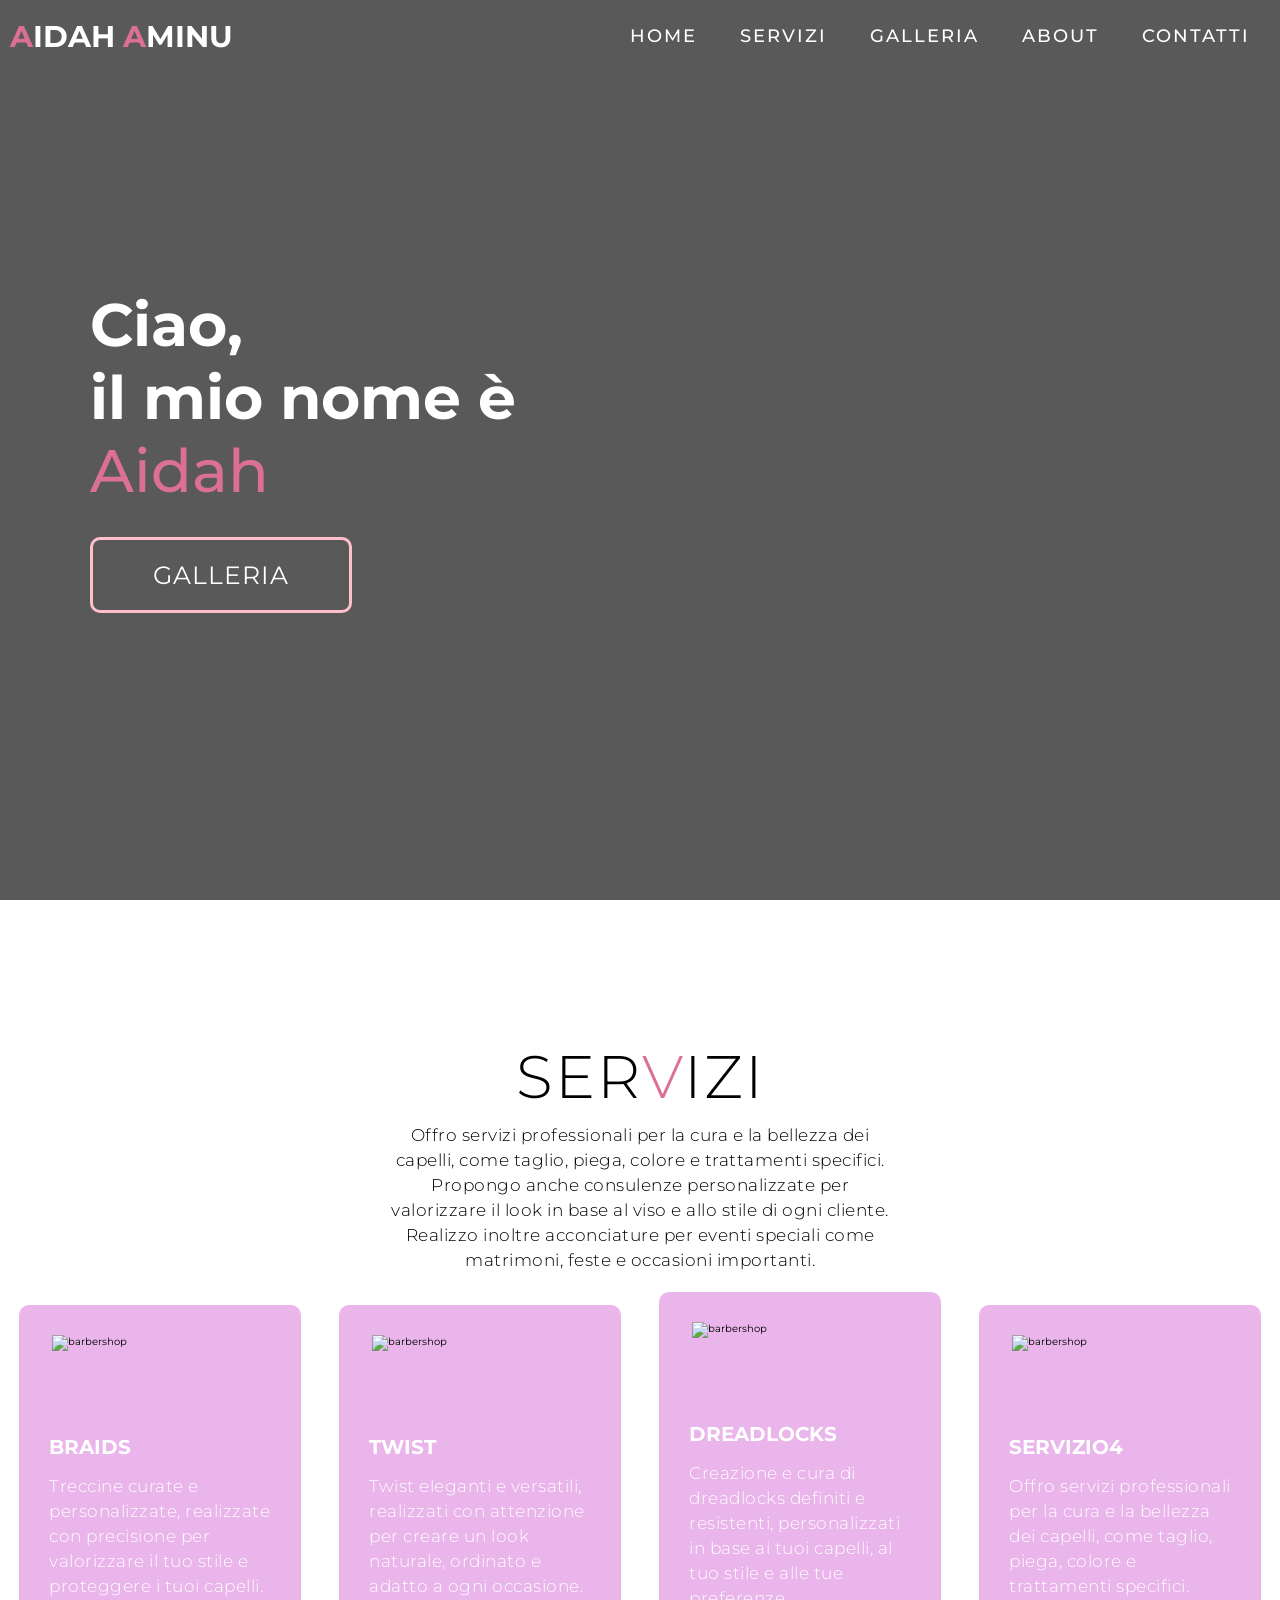
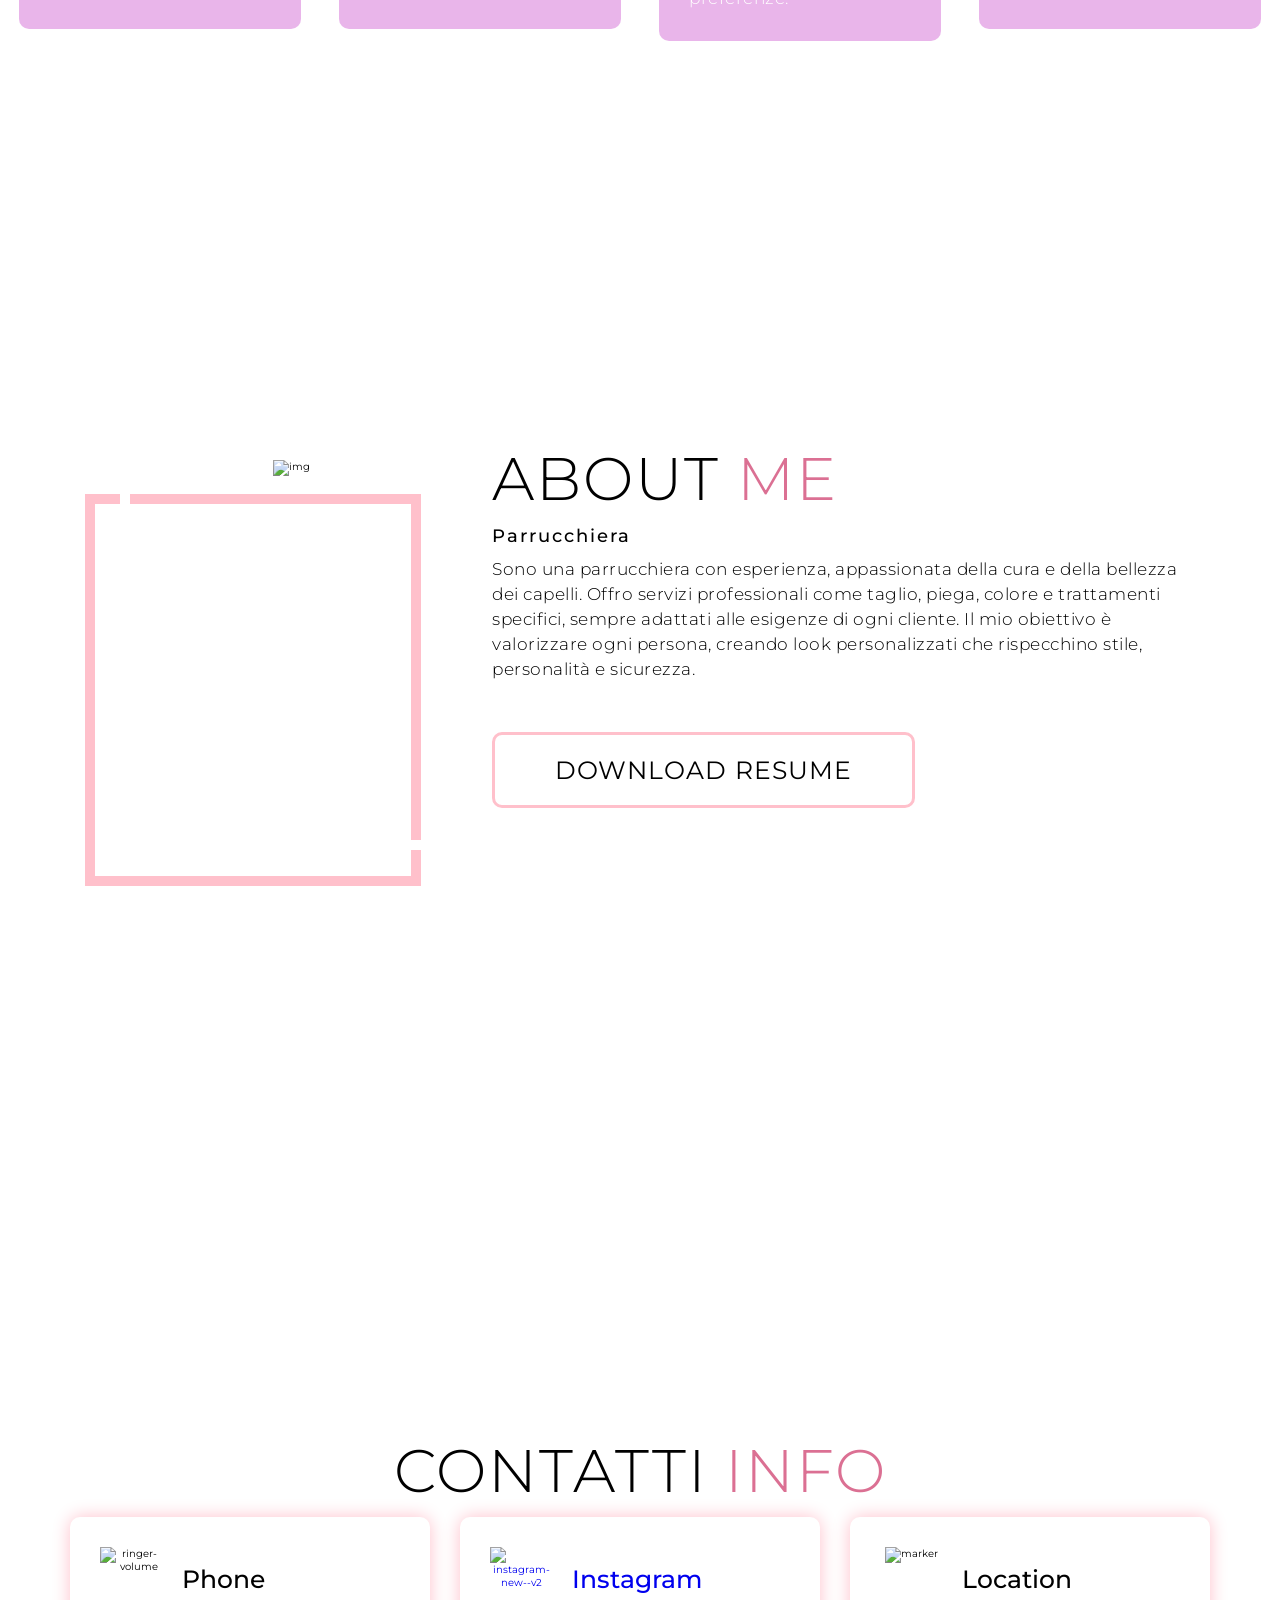
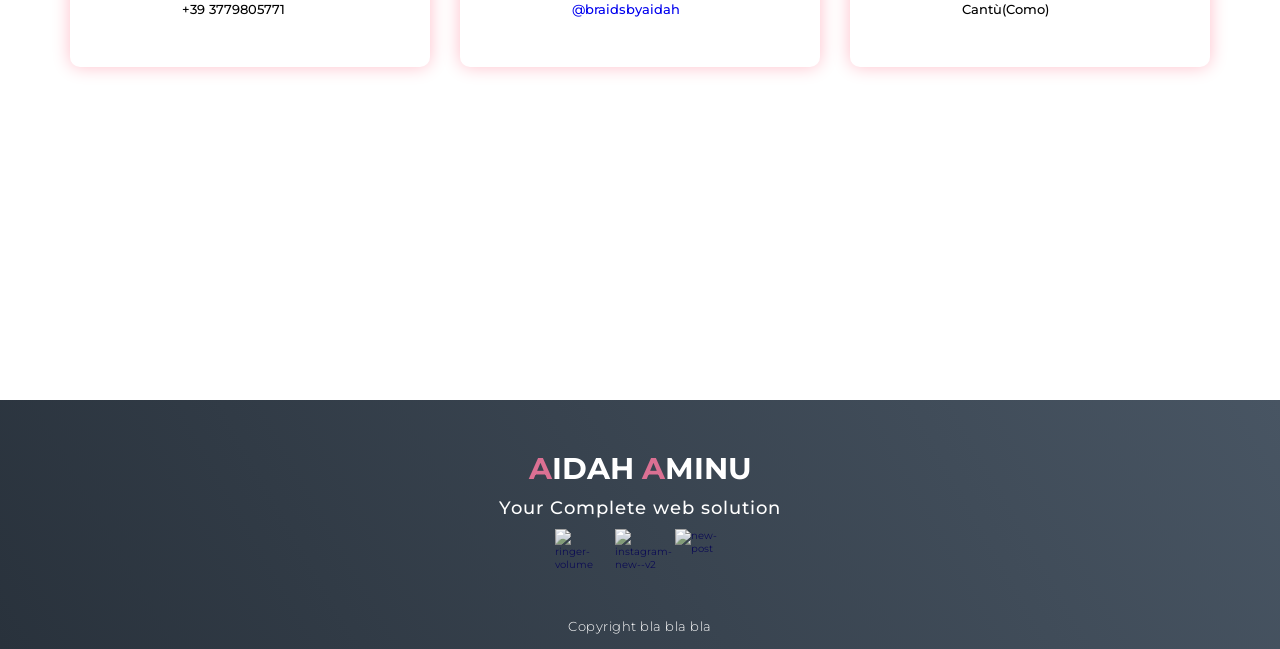
==== index.html @ 5af60d2d "Add files via upload" ====
<!DOCTYPE html>
<html lang="en">
<head>
    <meta charset="UTF-8">
    <meta name="viewport" content="width=device-width, initial-scale=1.0">
    <link rel="stylesheet" href="style.css">
    <title>BRAIDS BY AIDAH</title>
</head>
<body>
    <!-- Header--------------------------------------------------------------------------------------------------->
     <section id="header">
        <div class="header container">
            <div class="nav-bar">
                <div class="brand">
                    <h1><span>A</span>idah <span>A</span>minu</h1>
                </div>
                <div class="nav-list">
                    <div class="hamburger"><div class="bar"></div></div>
                    <ul>
                        <li><a href="#hero" data-after="Home">Home</a></li>
                        <li><a href="#services" data-after="Servizi">Servizi</a></li>
                        <li><a href="galleria.html" data-after="About">Galleria</a></li>
                        <li><a href="#about" data-after="About">About</a></li>
                        <li><a href="#contact" data-after="Contact">contatti</a></li>
                    </ul>
                </div>
            </div>
        </div>
     </section>
    <!-- End Header-------------------------------------------------------------------------------------------------------->
    <!-- Hero section------------------------------------------------------------------------------------------------------------->
    <section id="hero">
        <div class="hero container">
            <div>
                <h1>Ciao,<span></span></h1>
                <h1>il mio nome è<span></span></h1>
                <h1>Aidah <span></span></h1>
                <a href="galleria.html" type="button" class="cta">Galleria</a>
            </div>
        </div>
    </section>
    <!-- End Hero Section---------------------------------------------------------------------------------------------------------->

    <!-- Service Section------------------------------------------------------------------------------------------------------------->
     <section id="services">
        <div class="services container">
            <div class="service-top">
                <h1 class="section-title">Ser<span>v</span>izi</h1>
                <p>Offro servizi professionali per la cura e la bellezza dei capelli, come taglio, piega, colore e trattamenti specifici.
                Propongo anche consulenze personalizzate per valorizzare il look in base al viso e allo stile di ogni cliente.
                Realizzo inoltre acconciature per eventi speciali come matrimoni, feste e occasioni importanti.</p>
            </div>
            <div class="service-bottom">
                <div class="service-item braids">
                    <div class="icon"><img width="100" height="100" src="https://img.icons8.com/bubbles/100/barbershop.png" alt="barbershop"/></div>
                    <h2>BRAIDS</h2>
                    <p>Treccine curate e personalizzate, realizzate con precisione per valorizzare il tuo stile e proteggere i tuoi capelli.</p>
                </div>
                <div class="service-item twist">
                    <div class="icon"><img width="100" height="100" src="https://img.icons8.com/bubbles/100/barbershop.png" alt="barbershop"/></div>
                    <h2>TWIST</h2>
                    <p>Twist eleganti e versatili, realizzati con attenzione per creare un look naturale, ordinato e adatto a ogni occasione.</p>
                </div>
                <div class="service-item dreadlocks">
                    <div class="icon"><img width="100" height="100" src="https://img.icons8.com/bubbles/100/barbershop.png" alt="barbershop"/></div>
                    <h2>DREADLOCKS</h2>
                    <p>Creazione e cura di dreadlocks definiti e resistenti, personalizzati in base ai tuoi capelli, al tuo stile e alle tue preferenze.</p>
                </div>
                <div class="service-item">
                    <div class="icon"><img width="100" height="100" src="https://img.icons8.com/bubbles/100/barbershop.png" alt="barbershop"/></div>
                    <h2>Servizio4</h2>
                    <p>Offro servizi professionali per la cura e la bellezza dei capelli,
                    come taglio, piega, colore e trattamenti specifici.</p>
                </div>
            </div>
        </div>
     </section>
    <!-- End Service Section-------------------------------------------------------------------------------------------------------------->
    <!-- About Section------------------------------------------------------------------------------------------------------------------->
     <section id="about">
        <div class="about container">
            <div class="col-left">
                <div class="about-img">
                    <img src="./File_foto_video/Foto/aidah.png" alt="img">
                </div>
            </div>
            <div class="col-right">
                <h1 class="section-title">About <span>me</span></h1>
                <h2>Parrucchiera</h2>
                <p>Sono una parrucchiera con esperienza, appassionata della cura e della bellezza dei capelli.
                Offro servizi professionali come taglio, piega, colore e trattamenti specifici, sempre adattati alle esigenze di ogni cliente.
                Il mio obiettivo è valorizzare ogni persona, creando look personalizzati che rispecchino stile, personalità e sicurezza.</p>
                <a href="#" class="cta">Download Resume</a>
            </div>
        </div>
     </section>
    <!-- End About Section-------------------------------------------------------------------------------------------------------------->
    <!-- Contact Section--------------------------------------------------------------------------------------------------------->
     <section id="contact">
        <div class="contact container">
            <div><h1 class="section-title">contatti <span>info</span></h1></div>
            <div class="contact-items">
                <div class="contact-item">
                    <div class="icon"><img width="100" height="100" src="https://img.icons8.com/bubbles/100/ringer-volume.png" alt="ringer-volume"/></div>
                    <div class="contact-info">
                        <h1>Phone</h1>
                        <h2>+39 3779805771</h2>
                    </div>
                </div>
                <a class="contact-item" href="https://www.instagram.com/braidsbyaidah/" target="_blank" rel="noopener noreferrer">
                    <div class="icon"><img width="100" height="100" src="https://img.icons8.com/bubbles/100/instagram-new--v2.png" alt="instagram-new--v2"/></div>
                    <div class="contact-info">
                        <h1>Instagram</h1>
                        <h2>@braidsbyaidah</h2>
                    </div>
                </a>
                <div class="contact-item">
                    <div class="icon"><img width="100" height="100" src="https://img.icons8.com/bubbles/100/marker.png" alt="marker"/></div>
                    <div class="contact-info">
                        <h1>Location</h1>
                        <h2>Cantù(Como)</h2>
                    </div>
                </div>
            </div>
        </div>
     </section>
    <!-- End Contact Section---------------------------------------------------------------------------------------------------------------------->

    <!-- Footer -------------------------------------------------------------------------------------------------------------------------------->
     <section id="footer">
        <div class="footer container">
            <div class="brand"><h1><span>A</span>idah <span>A</span>minu</h1></div>
            <h2>Your Complete web solution</h2>
            <div class="social-icon">
                <div class="social-item">
                    <a href="#"><img width="100" height="100" src="https://img.icons8.com/bubbles/100/ringer-volume.png" alt="ringer-volume"/></a>
                </div>
                <div class="social-item">
                    <a href="https://www.instagram.com/braidsbyaidah/"><img width="100" height="100" src="https://img.icons8.com/bubbles/100/instagram-new--v2.png" alt="instagram-new--v2"/></a>
                </div>
                <div class="social-item">
                    <a href="#"><img width="100" height="100" src="https://img.icons8.com/bubbles/100/new-post.png" alt="new-post"/></a>
                </div>
            </div>
            <p>Copyright bla bla bla</p>
        </div>
     </section>
    <!-- End Footer---------------------------------------------------------------------------------------------------------------------------->
     <script src="./app.js"></script>
</body>
</html>
---- style.css ----
@import url('https://fonts.googleapis.com/css2?family=Montserrat:ital,wght@0,300;1,300&display=swap');
@import url('https://fonts.googleapis.com/css2?family=Montserrat:ital@0;1&display=swap');
@import url('https://fonts.googleapis.com/css2?family=Montserrat:ital,wght@0,700;1,700&display=swap');
*{ /*Tutti gli elementi della pagina*/
    padding: 0;
    margin: 0;
    box-sizing: border-box;
}

html{ /*Si applica a tutta la pagina*/
    font-size: 10px;
    font-family: 'Montserrat', sans-serif;
    scroll-behavior: smooth;
}

a{ /* Tutti i link*/
    text-decoration: none;
}

.container{ 
    min-height: 100vh;
    width: 100%;
    display: flex;
    align-items: center;
    justify-content: center;
    
}
img {
    height: 100%;
    width: 100%;
    object-fit: cover;
}
p{
    color: black;
    font-size: 1.7rem;
    margin-top: 5px;
    line-height: 2.5rem;
    font-weight: 300;
    letter-spacing: .05rem;
}
.section-title{ 
    font-size: 4rem;
    font-weight: 300;
    color: black;
    margin-bottom: 10px;
    text-transform: uppercase;
    letter-spacing: .2rem;
    text-align: center;

}
.section-title span{
    color: palevioletred;
}
.cta{ 
    display: inline-block;
    padding: 10px 30px;
    color: white;
    background-color: transparent;
    border: 3px solid pink;
    border-radius: 10px;
    font-size: 2rem;
    text-transform: uppercase;
    letter-spacing: .1rem;
    margin-top: 30px;
    transition: 1s ease;
    transition-property: background-color, color;
}
.cta:hover{ /*hover=quando passi il mouse sopra*/
    color: white;
    background-color: pink
}
.brand h1{
    font-size: 3rem;
    text-transform: uppercase;
    color: white;
}
.brand h1 span{
    color: palevioletred;
}
/* Header Section-----------------------------------------------------------------------------------------------------------------------*/
#header{
    position: fixed;
    z-index: 1000;
    left: 0;
    top: 0;
    width: 100vw;
    height: auto;
}
#header .header{
    min-height: 8vh;
    background-color: rgba(31, 30, 30, 0.24);
    transition: .5s ease background-color;
}
#header .nav-bar{
    display: flex;
    align-items: center;
    justify-content: space-between;
    width: 100%;
    height: 100%;
    max-width: 1300px;
    padding: 0 10px;
}
#header .nav-list ul{
    list-style: none;
    position: absolute;
    background-color: rgb(31, 30, 39);
    width: 100vw;
    height: 100vh;
    left: 100%;
    top: 0;
    display: flex;
    flex-direction: column;
    justify-content: center;
    align-items: center;
    z-index: 1;
    overflow-x: hidden;
    transition: .5s ease left;
}
#header .nav-list ul.active{
    left: 0%;
}
#header .nav-list ul a{
    font-size: 2.5rem;
    font-weight: 500;
    letter-spacing: .2rem;
    text-decoration: none;
    color: white;
    text-transform: uppercase;
    padding: 20px;
    display: block;
}
#header .nav-list ul a::after{
    content: attr(data-after);
    position: absolute;
    top: 50%;
    left: 50%;
    transform: translate(-50%, -50%) scale(0);
    color: rgba(240,248,255,0.021);
    font-size: 13rem;
    letter-spacing: 50px;
    z-index: -1;
    transition: .5s ease letter-spacing;
}
#header .nav-list ul li:hover a::after{
    transform: translate(-50%, -50%) scale(1);
    letter-spacing: initial;
}
#header .nav-list ul li:hover a{
    color: palevioletred;
}
#header .hamburger {
    height: 60px;
    width: 60px;
    display: inline-block;
    border: 3px solid white;
    border-radius: 50%;
    position: relative;
    display: flex;
    align-items: center;
    justify-content: center;
    z-index: 100;
    cursor: pointer;
    transform: scale(.8);
    margin-right: 20px;
}
#header .hamburger:after{
    position: absolute;
    content: '';
    height: 100%;
    width: 100%;
    border-radius: 50%;
    border: 3px solid white;
    animation: hamburger_puls 1s ease infinite;
}
#header .hamburger .bar{
    height: 2px;
    width: 30px;
    position: relative;
    background-color: white;
    z-index: -1;
}
#header .hamburger .bar::after,
#header .hamburger .bar::before{
    content: '';
    position: absolute;
    height: 100%;
    width: 100%;
    left: 0;
    background-color: white;
    transition: .3s ease;
    transition-property: top, bottom;
}
#header .hamburger .bar::after{
    top: 8px;
}
#header .hamburger .bar::before{
    bottom: 8px;
}
#header .hamburger.active .bar::before {
    bottom: 0;
}
#header .hamburger.active .bar::after {
    top: 0;
}
/* End Header Section ---------------------------------------------------------------------------------------------------------------*/
/* Hero Section --------------------------------------------------------------------------------------------------------------------*/
#hero{ /* id=hero */
    background-image: url(./File_foto_video/Foto/background.png);
    background-size: cover;
    background-position: top center;
    position: relative;
    z-index: 1;
}
#hero::after{
    content: '';
    position: absolute;
    left: 0;
    top: 0;
    height: 100%;
    width: 100%;
    background-color: black;
    opacity: .65;
    z-index: -1
}
#hero .hero{
    max-width: 1200px;
    margin: 0 auto; /* il browser calcola automaticamente i lati */
    padding: 0 50px; /* 0 sopra/sotto 50 sinistra/destra */
    justify-content: flex-start;
}
#hero h1{
    display: block;
    width: fit-content;
    font-size: 4rem;
    position: relative;
    color: transparent;
    animation: text_reveal .5s ease forwards;
    animation-delay: 1s;
}
#hero h1:nth-child(1){ /*seleziona il primo elemento il quale dev'essere h1 */
    animation-delay: 1s;
}
#hero h1:nth-child(2){
    animation-delay: 2s;
}
#hero h1:nth-child(3){
    animation: text_reveal_name .5s ease forwards; /* ease=tipo di velocita, forwards=mantiene lo stato finale */
    animation-delay: 3s;
}

#hero h1 span{ /* span seleziona solo una parte del testo*/
    position: absolute; /*absolute perche quella base dev'essere relative" */
    top: 0;
    left: 0;
    height: 100%;
    width: 0%;
    background-color: palevioletred; /*colore dell'animazione*/
    animation: text_reveal_box 1s ease;
    animation-delay: .3s;
}
#hero h1:nth-child(1) span{
    animation-delay: .5s;
}
#hero h1:nth-child(2) span{
    animation-delay: 1.5s;
}
#hero h1:nth-child(3) span{
    animation-delay: 2.5s;
}


/* End Hero Section ------------------------------------------------------------------------------------------------------------*/

/* sezione servizi --------------------------------------------------------------------------------------------------------------*/
#services .services{
    flex-direction: column;
    text-align: center;
    max-width: 1500px;
    margin: 0 auto;
    padding: 100px 0;
}
#services .service-top{
    max-width: 500px;
    max-width: 0 auto;
}
#services .service-bottom{ /*Raggruppa tutti e 4 i servizi*/
    display: flex;
    align-items: center;
    justify-content: center;
    flex-wrap: wrap;
}
#services .service-item{ /*ogni servizio */
    position: relative;
    flex-basis: 80%;
    display: flex;
    align-items: flex-start;
    justify-content: center;
    flex-direction: column;
    padding: 30px;
    border-radius: 10px;
    background-image: url(./File_foto_video/Foto/prodotti.png);
    background-size: cover;
    background-position: center;
    margin: 10px 5%;
    z-index: 1;
    overflow: hidden;
}
#services .braids {
    background-image: url(./File_foto_video/Foto/icone/braids.avif);
}

#services .twist {
    background-image: url(./File_foto_video/Foto/icone/twist.jpg);
}

#services .dreadlocks {
    background-image: url(./File_foto_video/Foto/icone/dreadlocks.jpg);
}
#services .service-item::after{
    content: '';
    position: absolute;
    left: 0;
    top: 0;
    height: 100%;
    width: 100%;
    background-color: rgb(201, 71, 203);
    opacity: .4;
    z-index: -1;
}
#services .service-bottom .icon{ /* icona */
    height: 80px;
    width: 80px;
    margin-bottom: 20px;
}
#services .service-item h2{ /* nome del servizio */
    font-size: 2rem;
    color: white;
    margin-bottom: 10px;
    text-transform: uppercase;
}
#services .service-item p{
    color: white;
    text-align: left;
}

/* End sezione servizi ---------------------------------------------------------------------------------------------------------*/
/* About Section ---------------------------------------------------------------------------------------------------------------*/
#about .about{
    flex-direction: column-reverse;
    text-align: center;
    max-width: 1200px;
    margin: 0 auto;
    padding: 100px 20px;
}
#about .col-left{
    width: 250px;
    height: 360px;
}

#about .col-right{
    width: 100%;
}
#about .col-right h2{
    font-size: 1.8rem;
    font-weight: 500;
    letter-spacing: .2rem;
    margin-bottom: 10px;
}
#about .col-right p{
    margin-bottom: 20px;
}
#about .col-right .cta{
    color: black;
    margin-bottom: 50px;
}
#about .col-left .about-img{
    height: 100%;
    width: 100%;
    position: relative;
    border: 10px solid white;
}
#about .col-left .about-img::after{
    content: '';
    position: absolute;
    left: -33px;
    top: 19px;
    height: 98%;
    width: 98%;
    border: 7px solid pink;
    z-index: -1;

}
/* End About Section ---------------------------------------------------------------------------------------------------------------*/
/* Contact Section ---------------------------------------------------------------------------------------------------------------*/
#contact .contact {
    flex-direction: column;
    max-width: 1200px;
    margin: 0 auto;
}
#contact .contact-items{
    width: 400px;
}
#contact .contact-item{
    width: 80%;
    padding: 20px;
    text-align: center;
    border-radius: 10px;
    padding: 30px;
    margin: 30px;
    display: flex;
    justify-content: center;
    align-items: center;
    flex-direction: column;
    box-shadow: 0px 0px 18px 0 pink;
    transition: 0.4s ease box-shadow;
}
#contact .contact-item:hover{
    box-shadow: 0px 0px 5px 0 pink;
}
#contact .icon{
    width: 70px;
    margin: 0 auto;
    margin-bottom: 10px;
}
#contact .contact-info h1{
    font-size: 2.5rem;
    font-weight: 500;
    margin-bottom: 5px;
}
#contact .contact-info h2{
    font-size: 1.3rem;
    line-height: 2rem;
    font-weight: 500;
}
/* End Contact Section ---------------------------------------------------------------------------------------------------------------*/
/* Footer ---------------------------------------------------------------------------------------------------------------*/
#footer{
    background-image: linear-gradient(60deg, #29323c 0%, #485563 100%);
}
#footer .footer{
    min-height: 200px;
    flex-direction: column;
    padding-top: 50px;
    padding-bottom: 10px;
}
#footer h2{
    color: white;
    font-weight: 500;
    font-size: 1.8rem;
    letter-spacing: .1rem;
    margin-top: 10px;
    margin-bottom: 10px;
}
#footer .social-icon{
    display: flex;
    margin-bottom: 30px;
}
#footer .social-item{
    height: 50px;
    width: 50px;
    margin: 0 5px;
}
#footer .social-item img{
    filter: grayscale(0.7);
    transition: .4s ease filter;
}
#footer .social-item:hover img{
    filter: grayscale(0);
}
#footer p{
    color: white;
    font-size: 1.3rem;
}
/* End Footer ---------------------------------------------------------------------------------------------------------------*/
/* Galleria ---------------------------------------------------------------------------------------------------------------*/
.galleria{
    position: relative;
    min-height: 100vh;
    background: #ddd;
}
.galleria .image-container{
    display: flex;
    flex-wrap: wrap;
    gap: 15px;
    justify-content: center;
    padding: 10px;
}
.galleria .image-container .image{
    height: 250px;
    width: 350px;
    border: 2px solid pink;
    border-radius: 5px;
    box-shadow: 0 5px 15px rgba(0,0,0,.7);
    cursor: pointer;
    overflow: hidden;
    
}
.galleria .image-container .image img{
    height: 100%;
    width: 100%;
    object-fit: cover;
    transition: .2s linear;
}
.galleria .image-container .image:hover img{
    transform: scale(1.1)
}
.galleria .popup-image{
    position: fixed;
    top: 0; left: 0;
    background: rgba(0,0,0,.8);
    height: 100%;
    width: 100%;
    z-index: 100;
    display: none;

}
.galleria .popup-image span{
    position: absolute;
    top:50px;
    right: 10px;
    font-size: 60px;
    font-weight: bolder;
    color: #fff;
    cursor: pointer;
    z-index: 100;
}
.galleria .popup-image img{
    position: absolute;
    top: 50%; left: 50%;
    transform: translate(-50%, -50%);
    border: 5px solid #fff;
    border-radius: 5px;
    width: 750px;
    object-fit: cover;
}
@media (max-width:768px){
    .galleria .popup-image img{
        width: 95%;
    }  
}
.cont{
    position: relative;
    min-height: 100vh;
}
.cont .video-container{
    display: flex;
    flex-wrap: wrap;
    gap: 15px;
    justify-content: center;
    padding: 10px;
}
.cont .video-container .video{
    height: 250px;
    width: 350px;
    border: 2px solid pink;
    border-radius: 5px;
    box-shadow: 0 5px 15px rgba(0,0,0,.7);
    cursor: pointer;
    overflow: hidden;
}
.cont .video-container .video video{
    height: 100%;
    width: 100%;
    object-fit: cover;
    transition: .2s linear;
}
.cont .video-container .video:hover video{
    transform: scale(1.05);
}
.cont .popup-video{
    position: fixed;
    top: 0;
    left: 0;
    z-index: 100;
    background: rgba(0,0,0,.8);
    height: 100%;
    width: 100%;
    display: none;
}
.cont .popup-video video{
    position: absolute;
    top: 50%;
    left: 50%;
    transform: translate(-50%, -50%);
    width: 750px;
    border-radius: 5px;
    border: 3px solid #fff;
    object-fit: cover;
}
.cont .popup-video span{
    position: absolute;
    top: 90px;
    right: 20px;
    font-size: 50px;
    color: #fff;
    font-weight: bolder;
    z-index: 100;
    cursor: pointer;
}
@media (max-width:768px){
    .cont .popup-video video{
        width: 95%;
    }  
}

/* End Galleria ---------------------------------------------------------------------------------------------------------------*/
/* keyframes = serve per creare animazioni ------------------------------------------------------------------------------------*/
@keyframes hamburger_puls{
    0%{
        opacity: 1;
        transform: scale(1);
    }
    100%{
        opacity: 0;
        transform: scale(1.4);

    }
}
@keyframes text_reveal_box{
    50%{
        width: 100%; /*A metà percorso, riempe tutto al 100%*/
        left: 0;
    }
    100%{
        width: 0; /* invisibile*/
        left: 100%; /*si è spostato tutto a destra*/
    }
}
@keyframes text_reveal{
    100%{
        color: white;
    }
}
@keyframes text_reveal_name{
    100%{
        color: palevioletred;
        font-weight: 500;
    }
}
/* End keyframes ----------------------------------------------------------------------------------------------------------------*/
/*Media Query for Tablet---------------------------------------------------------------------------------------------------------------*/
@media only screen and (min-width:768px){
    .cta{
        font-size: 2.5rem;
        padding: 20px 60px;
    }
    h1.section-title{
        font-size: 6rem;
    }
    /* Hero */
    #hero h1{
        font-size: 6rem;
    }
    /* End Hero */
    /* Services Section */
    #services .service-bottom .service-item {
        flex-basis: 45%;
        margin: 2.5%;
    }
    /* End Services Section */
    /* About */
    #about .about{
        flex-direction: row;
    }
    #about .col-left{
        width: 600px;
        height: 400px;
        padding-left: 60px;
    }
    #about .about .col-left .about-img::after{
        left: -45px;
        top: 34px;
        width: 98%;
        border: 10px solid pink;
    }
    #about .col-right{
        text-align: left;
        padding: 30px;
    }
    #about .col-right h1{
        text-align: left;
    }
    /* End About */
    /* Contact */
    #contact .contact{
        flex-direction: column;
        padding: 100px 0;
        align-items: center;
        justify-content: center;
        min-width: 20vh;
    }
    #contact .contact-items{
        width: 100%;
        display: flex;
        flex-direction: row;
        justify-content: space-evenly;
        margin: 0;
    }
    #contact .contact-item{
        width: 30%;
        margin: 0;
        flex-direction: row;
    }
    #contact .contact-item .icon{
        height: 80px;
        width: 80px;
    }
    #contact .contact-item .icon img{
        object-fit: contain;
    }
    #contact .contact-item .contact-info{
        width: 100%;
        text-align: left;
        padding-left: 20px;
    }
    /* End Contact */   
}
/*End Media Query for Tablet---------------------------------------------------------------------------------------------------------------*/

/* Media Query for Desktop ---------------------------------------------------------------------------------------------------------------*/
@media only screen and (min-width:1200px) {
    /* Header */
    #header .hamburger{
        display: none;
    }
    #header .nav-list ul{
        position: initial;
        display: block;
        height: auto;
        width: fit-content;
        background-color: transparent;
    }
    #header .nav-list ul li{
        display: inline-block;
    }
    #header .nav-list ul li a{
        font-size: 1.8rem;
    }
    #header .nav-list ul a::after{
        display: none;
    }
    /* End Header */
    #services .service-bottom .service-item{
     flex-basis: 22%;
     margin: 1.5%;
    }
}
/* End Media Query for Desktop ---------------------------------------------------------------------------------------------------------------*/
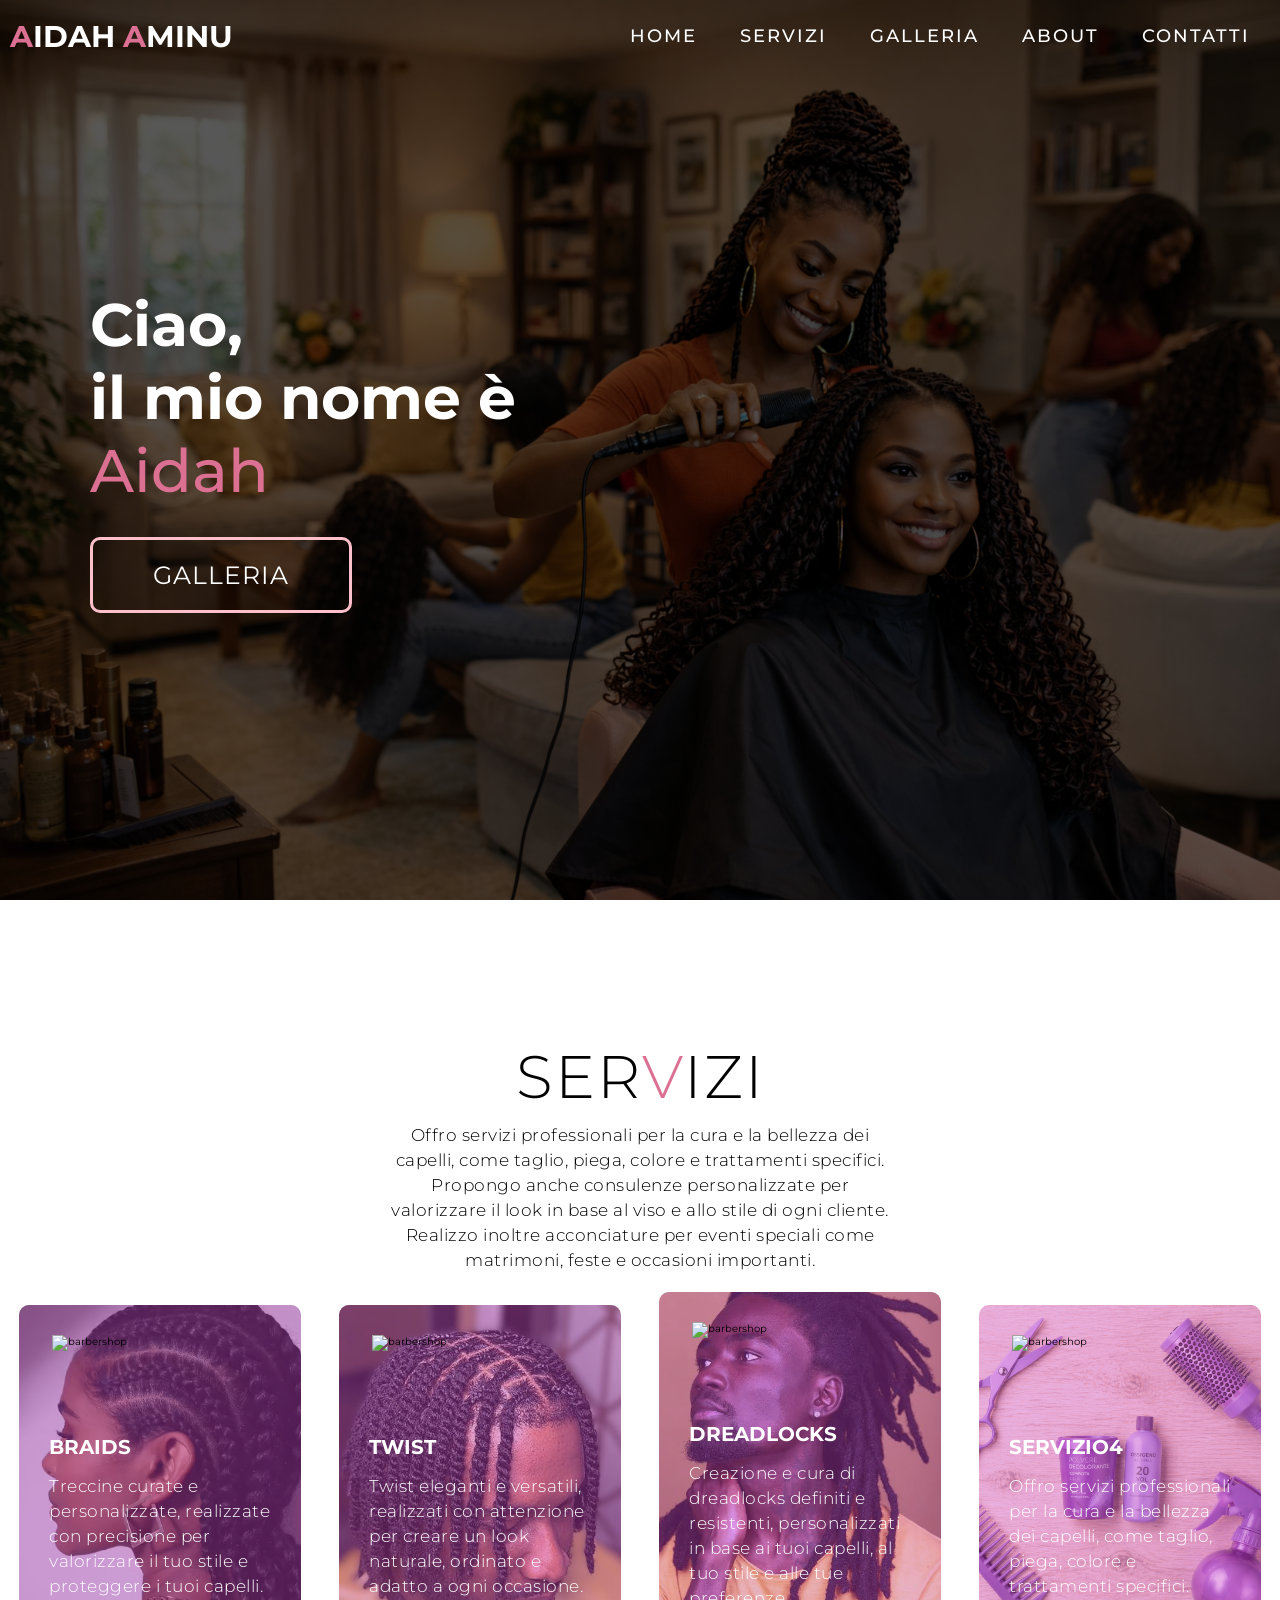
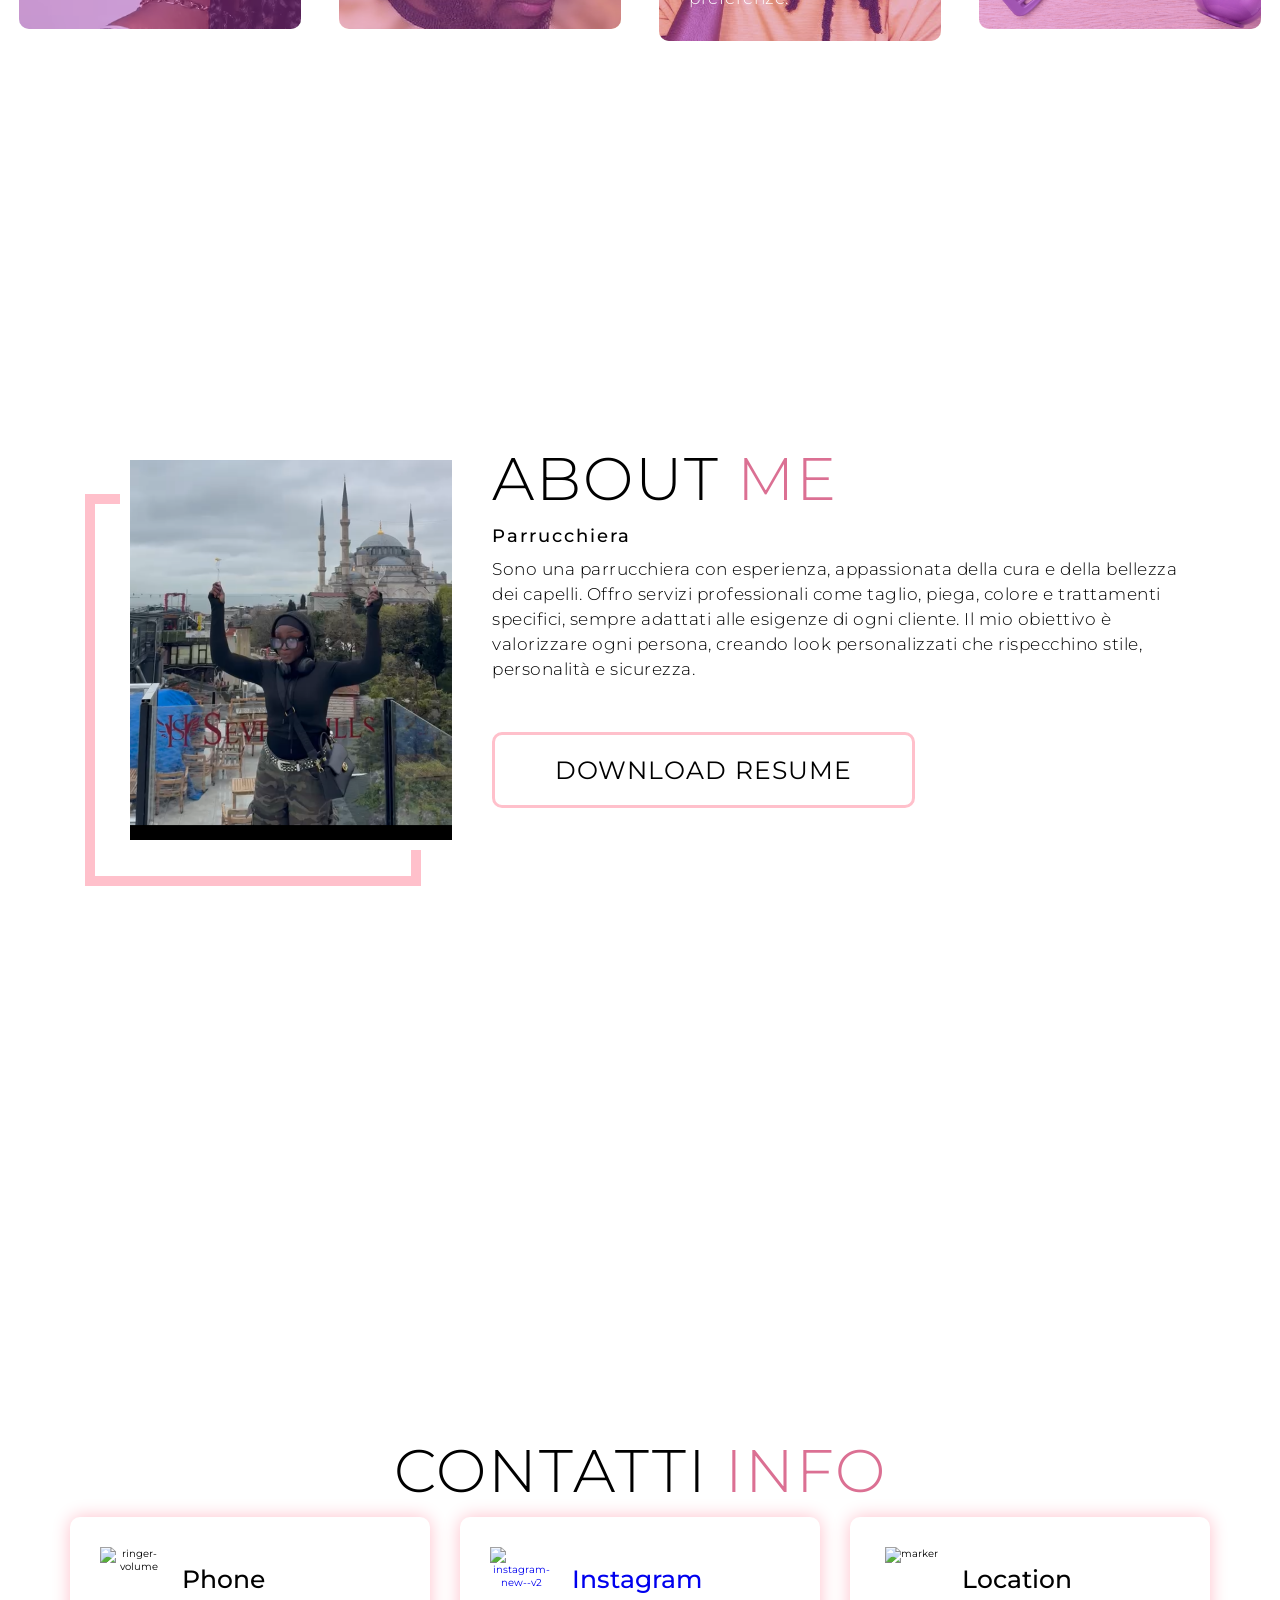
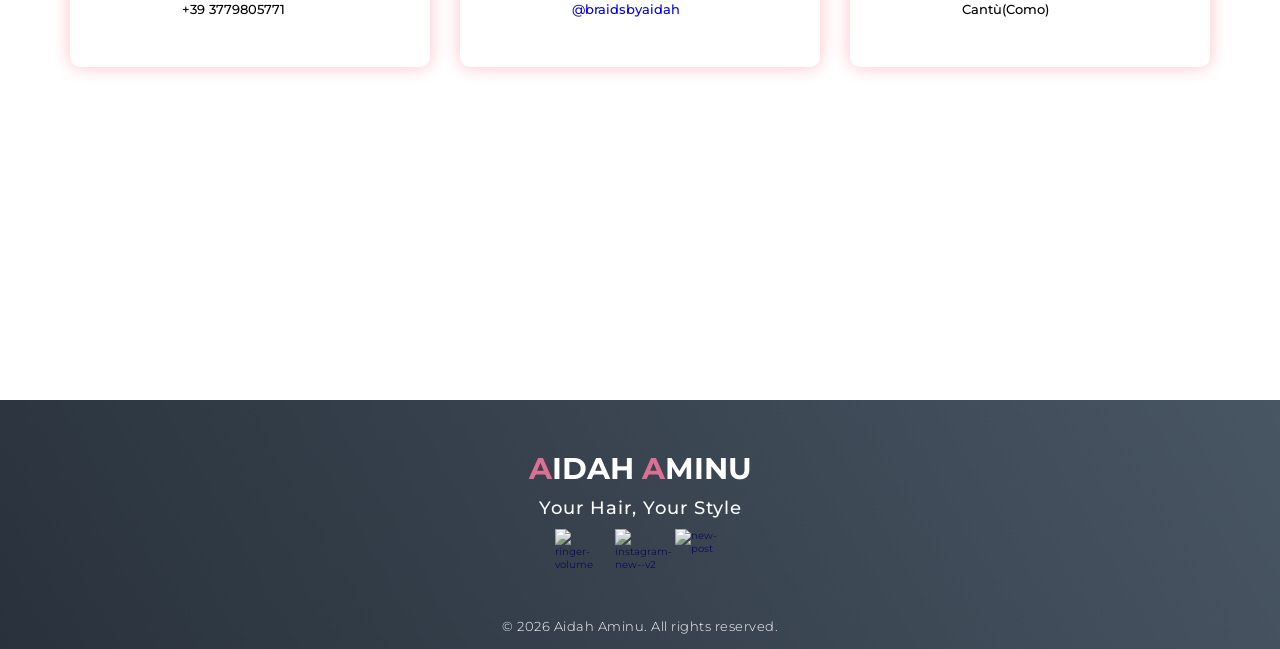
==== commit e2f7fa2c: "website aktualisiert" ====
--- a/index.html
+++ b/index.html
@@ -130,7 +130,7 @@
      <section id="footer">
         <div class="footer container">
             <div class="brand"><h1><span>A</span>idah <span>A</span>minu</h1></div>
-            <h2>Your Complete web solution</h2>
+            <h2>Your Hair, Your Style</h2>
             <div class="social-icon">
                 <div class="social-item">
                     <a href="#"><img width="100" height="100" src="https://img.icons8.com/bubbles/100/ringer-volume.png" alt="ringer-volume"/></a>
@@ -142,7 +142,7 @@
                     <a href="#"><img width="100" height="100" src="https://img.icons8.com/bubbles/100/new-post.png" alt="new-post"/></a>
                 </div>
             </div>
-            <p>Copyright bla bla bla</p>
+            <p>© 2026 Aidah Aminu. All rights reserved.</p>
         </div>
      </section>
     <!-- End Footer---------------------------------------------------------------------------------------------------------------------------->
